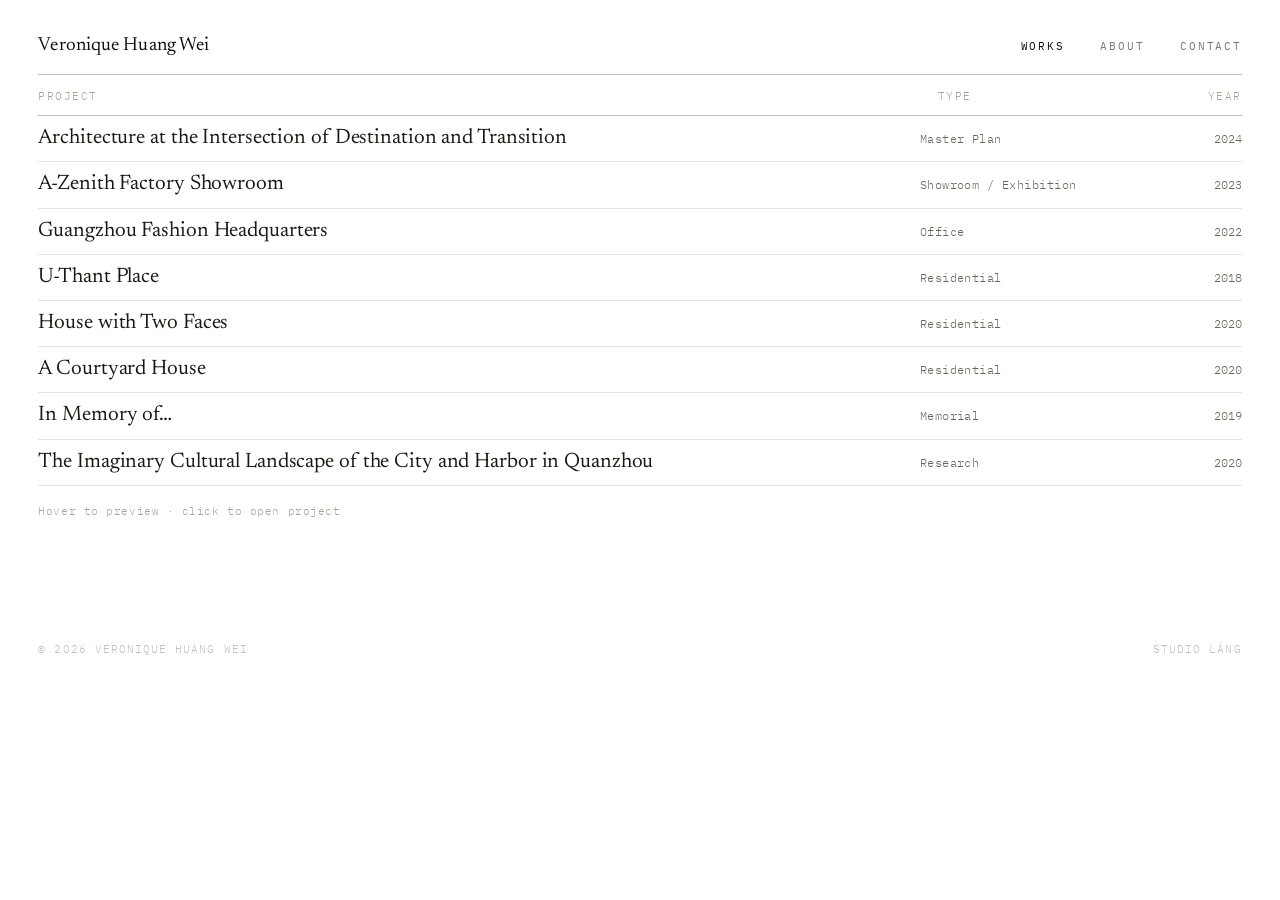
==== index.html @ b2d4f1a9 "Add files via upload" ====
<!DOCTYPE html>
<html lang="en">
<head>
<meta charset="UTF-8">
<meta name="viewport" content="width=device-width, initial-scale=1.0">
<title>Veronique Huang Wei</title>
<link rel="preconnect" href="https://fonts.googleapis.com">
<link rel="preconnect" href="https://fonts.gstatic.com" crossorigin>
<link href="https://fonts.googleapis.com/css2?family=DM+Sans:wght@400;500&family=IBM+Plex+Mono:wght@400;500&family=Newsreader:ital,opsz,wght@0,6..72,300;0,6..72,400;0,6..72,500;1,6..72,300;1,6..72,400&display=swap" rel="stylesheet">
<link rel="stylesheet" href="style.css">
</head>
<body>

<header>
  <div class="header-inner">
    <a class="site-name" href="index.html">Veronique Huang Wei</a>
    <nav>
      <a id="nav-works" class="active" href="index.html">Works</a>
      <a id="nav-about" href="#about" onclick="showSection('about');return false;">About</a>
      <a id="nav-contact" href="#contact" onclick="showSection('contact');return false;">Contact</a>
    </nav>
  </div>
  <div class="rule"></div>
</header>

<!-- ═══ WORKS ═══ -->
<div id="sec-works" class="sec active" style="padding:0 0 96px;">
  <div class="works-wrap" id="works-wrap">

    <div style="display:grid; grid-template-columns:minmax(0,1fr) 14rem 5rem; align-items:center; padding:14px 0 12px; border-bottom:1px solid #C2BEBB; font-family:'IBM Plex Mono',monospace; font-size:10.5px; letter-spacing:.14em; text-transform:uppercase; color:#A8A294;">
      <span>Project</span>
      <span data-colhead="type">Type</span>
      <span data-colhead="year" style="text-align:right;">Year</span>
    </div>

    <a class="row" data-i="0" href="architecture-at-the-intersection/" data-row="1" style="display:grid; grid-template-columns:minmax(0,1fr) 14rem 5rem; align-items:center; column-gap:18px; padding:10px 0; border-bottom:1px solid #E6E3DB; text-decoration:none; color:#1A1813;">
      <span style="font-family:Newsreader,serif; font-weight:400; font-size:clamp(15px,1.7vw,21px); line-height:1.2; letter-spacing:-.005em;">Architecture at the Intersection of Destination and Transition</span>
      <span data-col="type" style="font-family:'IBM Plex Mono',monospace; font-size:12px; letter-spacing:.04em; color:#6A655A;">Master Plan</span>
      <span data-col="year" style="font-family:'IBM Plex Mono',monospace; font-size:12px; color:#6A655A; text-align:right;">2024</span>
    </a>
    <a class="row" data-i="1" href="a-zenith-factory-showroom/" data-row="1" style="display:grid; grid-template-columns:minmax(0,1fr) 14rem 5rem; align-items:center; column-gap:18px; padding:10px 0; border-bottom:1px solid #E6E3DB; text-decoration:none; color:#1A1813;">
      <span style="font-family:Newsreader,serif; font-weight:400; font-size:clamp(15px,1.7vw,21px); line-height:1.2; letter-spacing:-.005em;">A-Zenith Factory Showroom</span>
      <span data-col="type" style="font-family:'IBM Plex Mono',monospace; font-size:12px; letter-spacing:.04em; color:#6A655A;">Showroom / Exhibition</span>
      <span data-col="year" style="font-family:'IBM Plex Mono',monospace; font-size:12px; color:#6A655A; text-align:right;">2023</span>
    </a>
    <a class="row" data-i="2" href="guangzhou-fashion-headquarters/" data-row="1" style="display:grid; grid-template-columns:minmax(0,1fr) 14rem 5rem; align-items:center; column-gap:18px; padding:10px 0; border-bottom:1px solid #E6E3DB; text-decoration:none; color:#1A1813;">
      <span style="font-family:Newsreader,serif; font-weight:400; font-size:clamp(15px,1.7vw,21px); line-height:1.2; letter-spacing:-.005em;">Guangzhou Fashion Headquarters</span>
      <span data-col="type" style="font-family:'IBM Plex Mono',monospace; font-size:12px; letter-spacing:.04em; color:#6A655A;">Office</span>
      <span data-col="year" style="font-family:'IBM Plex Mono',monospace; font-size:12px; color:#6A655A; text-align:right;">2022</span>
    </a>
    <a class="row" data-i="3" href="u-thant-place/" data-row="1" style="display:grid; grid-template-columns:minmax(0,1fr) 14rem 5rem; align-items:center; column-gap:18px; padding:10px 0; border-bottom:1px solid #E6E3DB; text-decoration:none; color:#1A1813;">
      <span style="font-family:Newsreader,serif; font-weight:400; font-size:clamp(15px,1.7vw,21px); line-height:1.2; letter-spacing:-.005em;">U-Thant Place</span>
      <span data-col="type" style="font-family:'IBM Plex Mono',monospace; font-size:12px; letter-spacing:.04em; color:#6A655A;">Residential</span>
      <span data-col="year" style="font-family:'IBM Plex Mono',monospace; font-size:12px; color:#6A655A; text-align:right;">2018</span>
    </a>
    <a class="row" data-i="4" href="house-with-two-faces/" data-row="1" style="display:grid; grid-template-columns:minmax(0,1fr) 14rem 5rem; align-items:center; column-gap:18px; padding:10px 0; border-bottom:1px solid #E6E3DB; text-decoration:none; color:#1A1813;">
      <span style="font-family:Newsreader,serif; font-weight:400; font-size:clamp(15px,1.7vw,21px); line-height:1.2; letter-spacing:-.005em;">House with Two Faces</span>
      <span data-col="type" style="font-family:'IBM Plex Mono',monospace; font-size:12px; letter-spacing:.04em; color:#6A655A;">Residential</span>
      <span data-col="year" style="font-family:'IBM Plex Mono',monospace; font-size:12px; color:#6A655A; text-align:right;">2020</span>
    </a>
    <a class="row" data-i="5" href="a-courtyard-house/" data-row="1" style="display:grid; grid-template-columns:minmax(0,1fr) 14rem 5rem; align-items:center; column-gap:18px; padding:10px 0; border-bottom:1px solid #E6E3DB; text-decoration:none; color:#1A1813;">
      <span style="font-family:Newsreader,serif; font-weight:400; font-size:clamp(15px,1.7vw,21px); line-height:1.2; letter-spacing:-.005em;">A Courtyard House</span>
      <span data-col="type" style="font-family:'IBM Plex Mono',monospace; font-size:12px; letter-spacing:.04em; color:#6A655A;">Residential</span>
      <span data-col="year" style="font-family:'IBM Plex Mono',monospace; font-size:12px; color:#6A655A; text-align:right;">2020</span>
    </a>
    <a class="row" data-i="6" href="in-memory-of/" data-row="1" style="display:grid; grid-template-columns:minmax(0,1fr) 14rem 5rem; align-items:center; column-gap:18px; padding:10px 0; border-bottom:1px solid #E6E3DB; text-decoration:none; color:#1A1813;">
      <span style="font-family:Newsreader,serif; font-weight:400; font-size:clamp(15px,1.7vw,21px); line-height:1.2; letter-spacing:-.005em;">In Memory of…</span>
      <span data-col="type" style="font-family:'IBM Plex Mono',monospace; font-size:12px; letter-spacing:.04em; color:#6A655A;">Memorial</span>
      <span data-col="year" style="font-family:'IBM Plex Mono',monospace; font-size:12px; color:#6A655A; text-align:right;">2019</span>
    </a>
    <a class="row" data-i="7" href="quanzhou/" data-row="1" style="display:grid; grid-template-columns:minmax(0,1fr) 14rem 5rem; align-items:center; column-gap:18px; padding:10px 0; border-bottom:1px solid #E6E3DB; text-decoration:none; color:#1A1813;">
      <span style="font-family:Newsreader,serif; font-weight:400; font-size:clamp(15px,1.7vw,21px); line-height:1.2; letter-spacing:-.005em;">The Imaginary Cultural Landscape of the City and Harbor in Quanzhou</span>
      <span data-col="type" style="font-family:'IBM Plex Mono',monospace; font-size:12px; letter-spacing:.04em; color:#6A655A;">Research</span>
      <span data-col="year" style="font-family:'IBM Plex Mono',monospace; font-size:12px; color:#6A655A; text-align:right;">2020</span>
    </a>

    <p style="font-family:'IBM Plex Mono',monospace; font-size:11px; letter-spacing:.05em; color:#A8A294; margin-top:18px;">Hover to preview · click to open project</p>
  </div>

  <div id="hover-card">
    <div id="hover-img"></div>
    <div class="hover-cap" id="hover-cap"></div>
  </div>
</div>

<!-- ═══ ABOUT ═══ -->
<div id="sec-about" class="sec" style="display:none; padding:64px 0 96px;">
  <div data-home-about="1" style="display:grid; grid-template-columns:380px 1fr; gap:64px; max-width:1240px;">
    <div>
      <div style="background:#9C4A2E; padding:16px 16px 26px;">
        <div style="width:100%; aspect-ratio:3/4; overflow:hidden; background:#2a2420;">
          <img src="images/about.jpg" alt="Veronique Huang Wei" style="width:100%; height:100%; object-fit:cover; object-position:center 18%; display:block;" onerror="this.style.opacity=0">
        </div>
      </div>
      <p style="font-family:'IBM Plex Mono',monospace; font-size:10.5px; letter-spacing:.12em; text-transform:uppercase; color:#A8A294; margin:14px 0 0;">Veronique Huang Wei</p>
    </div>

    <div>
      <p style="font-family:'IBM Plex Mono',monospace; font-size:11px; letter-spacing:.16em; text-transform:uppercase; color:#8C8678; margin:0 0 26px;">About</p>
      <p style="font-family:Newsreader,serif; font-weight:300; font-size:clamp(20px,2.1vw,26px); line-height:1.45; margin:0 0 22px; text-wrap:pretty;">Architect — among other things. Working between the tectonic and the poetic — equally at home resolving a façade joint and reading a city. Currently practising independently through Studio LÁNG.</p>
      <div style="display:flex; gap:40px; flex-wrap:wrap; font-family:'IBM Plex Mono',monospace; font-size:12px; line-height:1.7; color:#3A372F; margin:0 0 50px;">
        <div>
          <div style="color:#A8A294; font-size:10.5px; letter-spacing:.1em; text-transform:uppercase; margin-bottom:6px;">Education</div>
          MA Architecture &amp; Historic Urban Environment<br><span style="color:#8C8678;">The Bartlett, UCL</span><br><br>
          Bachelor of Architecture<br><span style="color:#8C8678;">Universiti Teknologi Malaysia</span>
        </div>
        <div>
          <div style="color:#A8A294; font-size:10.5px; letter-spacing:.1em; text-transform:uppercase; margin-bottom:6px;">Practices</div>
          Atelier Jean Nouvel<br>WOHA<br>RT+Q Architects<br>Studio LÁNG <span style="color:#8C8678;">(current)</span>
        </div>
      </div>

      <div data-home-specs="1" style="display:grid; grid-template-columns:1.4fr 1fr 1fr; gap:36px;">
        <div>
          <h3 style="font-family:'IBM Plex Mono',monospace; font-size:10.5px; letter-spacing:.14em; text-transform:uppercase; color:#1A1813; margin:0 0 14px; padding-bottom:10px; border-bottom:1px solid #1A1813;">Speciality</h3>
          <ul style="list-style:none; margin:0; padding:0; font-family:'IBM Plex Mono',monospace; font-size:13px; line-height:1.9; color:#3A372F;">
            <li>Concept design stack</li>
            <li>Spatial planning &amp; feasibility</li>
            <li>Adaptive reuse &amp; heritage</li>
            <li>Façade &amp; complex geometry</li>
            <li>Construction detail</li>
          </ul>
        </div>
        <div>
          <h3 style="font-family:'IBM Plex Mono',monospace; font-size:10.5px; letter-spacing:.14em; text-transform:uppercase; color:#1A1813; margin:0 0 14px; padding-bottom:10px; border-bottom:1px solid #1A1813;">A fan of</h3>
          <ul style="list-style:none; margin:0; padding:0; font-family:'IBM Plex Mono',monospace; font-size:13px; line-height:1.9; color:#3A372F;">
            <li>Carlo Scarpa</li><li>Pier Luigi Nervi</li><li>I. M. Pei</li><li>Renzo Piano</li><li>Jean Nouvel</li>
          </ul>
        </div>
        <div>
          <h3 style="font-family:'IBM Plex Mono',monospace; font-size:10.5px; letter-spacing:.14em; text-transform:uppercase; color:#1A1813; margin:0 0 14px; padding-bottom:10px; border-bottom:1px solid #1A1813;">Tools</h3>
          <ul style="list-style:none; margin:0; padding:0; font-family:'IBM Plex Mono',monospace; font-size:13px; line-height:1.9; color:#3A372F;">
            <li>Rhino</li><li>SketchUp</li><li>Revit</li><li>AutoCAD</li><li>Adobe CC</li><li>Claude</li><li>Gemini</li>
          </ul>
        </div>
      </div>
    </div>
  </div>
</div>

<!-- ═══ CONTACT ═══ -->
<div id="sec-contact" class="sec" style="display:none; padding:64px 0 96px;">
  <div data-home-contact="1" style="width:380px; max-width:100%; background:#9C4A2E; color:#F2EFE9; padding:32px 30px 34px;">
    <p style="font-family:'IBM Plex Mono',monospace; font-size:11px; letter-spacing:.16em; text-transform:uppercase; color:rgba(242,239,233,.72); margin:0 0 6px;">Contact</p>
    <p style="font-family:Newsreader,serif; font-style:italic; font-weight:300; font-size:17px; color:rgba(242,239,233,.85); margin:0 0 26px;">Drop a note — I'll get back to you.</p>

    <form id="contact-form" action="https://formspree.io/f/mwvyqyyd" method="POST" style="display:flex; flex-direction:column; gap:0;">
      <input type="text" name="name" required autocomplete="off" placeholder="Name" style="background:transparent; border:none; border-bottom:1px solid rgba(242,239,233,.4); color:#F2EFE9; font-family:'IBM Plex Mono',monospace; font-size:14px; padding:13px 0; outline:none;">
      <input type="email" name="email" required autocomplete="off" placeholder="Email" style="background:transparent; border:none; border-bottom:1px solid rgba(242,239,233,.4); color:#F2EFE9; font-family:'IBM Plex Mono',monospace; font-size:14px; padding:13px 0; outline:none;">
      <textarea name="message" rows="3" required placeholder="Message" style="background:transparent; border:none; border-bottom:1px solid rgba(242,239,233,.4); color:#F2EFE9; font-family:'IBM Plex Mono',monospace; font-size:14px; padding:13px 0; outline:none; margin-bottom:26px; resize:vertical;"></textarea>
      <div style="display:flex; align-items:center; gap:18px;">
        <button type="submit" class="send-btn" style="background:#F2EFE9; color:#1A1813; border:none; font-family:'IBM Plex Mono',monospace; font-size:11px; letter-spacing:.16em; text-transform:uppercase; padding:14px 28px; cursor:pointer;">Send</button>
        <p class="form-success" id="form-success" style="display:none; font-family:'IBM Plex Mono',monospace; font-size:12px; color:#F2EFE9; letter-spacing:.04em; margin:0;">✓ Message sent.</p>
      </div>
    </form>
  </div>
</div>

<div class="proj-foot">
  <span>© 2026 Veronique Huang Wei</span>
  <span>Studio LÁNG</span>
</div>

<script>
/* ── Section switching (Works / About / Contact stay in-page) ── */
function showSection(id) {
  document.querySelectorAll('.sec').forEach(s => s.style.display = 'none');
  document.getElementById('sec-' + id).style.display = 'block';
  document.querySelectorAll('nav a').forEach(a => a.classList.remove('active'));
  document.getElementById('nav-' + id).classList.add('active');
  window.scrollTo(0, 0);
}

/* ── Hover card ── */
const projects = [
  { img:'images/kharkiv/hover.jpg',   bg:'#cccac8', cap:'Kharkiv — Competition 2024' },
  { img:'images/azenith/hover.jpg',   bg:'#d0cec8', cap:'A-Zenith — China 2023' },
  { img:'images/guangzhou/hover.jpg', bg:'#d5cec8', cap:'Guangzhou — 2021–2022' },
  { img:'images/uthant/hover.jpg',    bg:'#c7cfcc', cap:'Kuala Lumpur — 2018' },
  { img:'images/housefaces/hover.jpg',bg:'#cbc9d3', cap:'Singapore — 2020' },
  { img:'images/courtyard/hover.jpg', bg:'#d0ccc8', cap:'Singapore — 2020' },
  { img:'images/inmemory/hover.jpg',  bg:'#d2cbc9', cap:'Singapore — 2019' },
  { img:'images/quanzhou/hover.jpg',  bg:'#c8cac8', cap:'Quanzhou — Research 2020' },
];

const wrap   = document.getElementById('works-wrap');
const card   = document.getElementById('hover-card');
const imgBox = document.getElementById('hover-img');
const capEl  = document.getElementById('hover-cap');

document.querySelectorAll('.row').forEach(row => {
  const p = projects[parseInt(row.dataset.i)];
  row.addEventListener('mouseenter', () => {
    imgBox.style.background = p.bg;
    imgBox.innerHTML = `<img src="${p.img}" alt="" onerror="this.style.display='none'">`;
    capEl.textContent = p.cap;
    card.style.display = 'block';
    wrap.classList.add('hovering');
  });
  row.addEventListener('mouseleave', () => {
    card.style.display = 'none';
    wrap.classList.remove('hovering');
  });
  row.addEventListener('mousemove', e => {
    let x = e.clientX + 26;
    let y = e.clientY - 90;
    if (x + 228 > window.innerWidth - 12) x = e.clientX - 254;
    if (y < 70) y = 70;
    card.style.left = x + 'px';
    card.style.top  = y + 'px';
  });
});

/* ── Contact form ── */
const form = document.getElementById('contact-form');
form.addEventListener('submit', async e => {
  e.preventDefault();
  const btn = form.querySelector('.send-btn');
  btn.textContent = '...';
  btn.disabled = true;
  try {
    const res = await fetch(form.action, {
      method:'POST',
      body: new FormData(form),
      headers:{'Accept':'application/json'}
    });
    if (res.ok) {
      form.reset();
      form.style.display = 'none';
      document.getElementById('form-success').style.display = 'block';
    } else { btn.textContent = 'Send'; btn.disabled = false; }
  } catch(_) { btn.textContent = 'Send'; btn.disabled = false; }
});

/* ── Handle hash on load (e.g. index.html#about) ── */
const hash = window.location.hash.replace('#','');
if (hash === 'about' || hash === 'contact') showSection(hash);
</script>
</body>
</html>
---- style.css ----
*,*::before,*::after{box-sizing:border-box;margin:0;padding:0}
:root{
  --serif:'Newsreader',Georgia,serif;
  --sans:'DM Sans',-apple-system,Helvetica,Arial,sans-serif;
  --body:'Spectral',Georgia,serif;
  --mono:'IBM Plex Mono',ui-monospace,SFMono-Regular,Menlo,monospace;
  --black:#0f0f0e;
  --mid:#7a7772;
  --faint:#c2bebb;
  --bg:#ffffff;
  --rule:2.5px;
}
html,body{background:var(--bg);color:var(--black)}
body{
  font-family:var(--sans);
  font-weight:300;
  max-width:1400px;
  margin:0 auto;
  padding:0 3%;
  min-height:100vh;
}

/* ── Header ── */
header{padding:2.25rem 0 0}
.header-inner{
  display:flex;
  justify-content:space-between;
  align-items:center;
  padding-bottom:1.2rem;
  width:100%;
}
.site-name{
  font-family:var(--serif);
  font-weight:400;
  font-size:19px;
  letter-spacing:0.005em;
  color:var(--black);
  text-decoration:none;
}
nav{display:flex;gap:2.25rem;align-items:center}
nav a{
  font-family:var(--mono);
  font-size:11px;
  letter-spacing:0.16em;
  text-transform:uppercase;
  text-decoration:none;
  color:var(--mid);
  transition:color 0.18s;
  font-weight:400;
}
nav a:hover{color:var(--black)}
nav a.active{color:var(--black)}
.rule{height:1px;background:var(--faint);width:100%}

/* ── Footer ── */
.footer{
  position:fixed;
  bottom:0;
  left:0;
  right:0;
  padding:1rem 3%;
  display:flex;
  justify-content:flex-end;
  pointer-events:none;
}
.footer-inner{
  font-size:10px;
  letter-spacing:0.14em;
  color:var(--faint);
  text-transform:uppercase;
}

/* ── Works list ── */
.col-heads{
  display:grid;
  grid-template-columns:1fr 158px 56px;
  padding:11px 0;
  border-bottom:0.5px solid var(--faint);
}
.col-h{
  font-size:10px;
  letter-spacing:0.2em;
  color:var(--faint);
  text-transform:uppercase;
}
.row{
  display:grid;
  grid-template-columns:1fr 158px 56px;
  padding:18px 0;
  border-bottom:0.5px solid #e4e0db;
  text-decoration:none;
  transition:opacity 0.22s;
}
.works-wrap.hovering .row:not(:hover){opacity:0.22}
.proj-name{
  font-size:15px;
  letter-spacing:0.03em;
  color:var(--black);
  font-family:var(--sans);
  font-weight:300;
}
.proj-type,.proj-year{
  font-size:12px;
  letter-spacing:0.07em;
  color:var(--mid);
  align-self:center;
  font-weight:300;
}
.proj-year{text-align:right}

/* ── Hover card ── */
#hover-card{
  position:fixed;
  display:none;
  pointer-events:none;
  z-index:200;
  width:228px;
}
#hover-img{
  width:228px;
  height:152px;
  overflow:hidden;
  background:#ddd8d2;
}
#hover-img img{width:100%;height:100%;object-fit:cover}
.hover-cap{
  font-size:9px;
  letter-spacing:0.1em;
  color:var(--mid);
  margin-top:7px;
  text-transform:uppercase;
  font-weight:400;
}

/* ── About ── */
.about-grid{
  display:grid;
  grid-template-columns:340px 1fr;
  gap:5rem;
  margin-top:2.75rem;
  align-items:start;
}
.about-photo-frame{
  background:#1b1814;
  padding:18px 18px 28px;
  display:inline-block;
  width:100%;
}
.about-photo{
  width:100%;
  aspect-ratio:3/4;
  overflow:hidden;
  background:#2a2420;
}
.about-photo img{
  width:100%;
  height:100%;
  object-fit:cover;
  object-position:center 18%;
}
.bio{padding-top:0.5rem}
.bio p{
  font-size:14px;
  line-height:1.85;
  letter-spacing:0.02em;
  color:var(--black);
  margin-bottom:1rem;
  font-weight:300;
  font-family:var(--body);
  text-align:justify;
}
.bio .edu{
  color:var(--mid);
  font-size:12px;
  line-height:1.85;
  margin-bottom:0;
  font-style:italic;
}

/* ── Contact ── */
.contact-wrap{margin-top:2.75rem;max-width:340px}
.field{margin-bottom:2rem}
.field label{
  display:block;
  font-size:10px;
  letter-spacing:0.2em;
  text-transform:uppercase;
  color:var(--mid);
  margin-bottom:9px;
  font-weight:400;
}
.field input,.field textarea{
  width:100%;
  border:none;
  border-bottom:0.5px solid var(--faint);
  padding:6px 0 10px;
  font-size:14px;
  font-family:var(--sans);
  font-weight:300;
  letter-spacing:0.04em;
  background:transparent;
  color:var(--black);
  outline:none;
  resize:none;
  transition:border-color 0.2s;
  -webkit-appearance:none;
  border-radius:0;
}
.field input:focus,.field textarea:focus{border-bottom-color:var(--black)}
.send-btn{
  margin-top:1rem;
  font-size:11px;
  letter-spacing:0.2em;
  text-transform:uppercase;
  background:none;
  border:0.5px solid var(--faint);
  padding:12px 32px;
  cursor:pointer;
  font-family:var(--sans);
  font-weight:400;
  color:var(--black);
  transition:border-color 0.2s;
}
.send-btn:hover{border-color:var(--black)}
.form-success{
  display:none;
  font-size:11px;
  letter-spacing:0.1em;
  color:var(--mid);
  margin-top:1.5rem;
  text-transform:uppercase;
}

/* ── Project page layout ── */
.proj-content{
  padding-bottom:2rem;
}
.proj-title-wrap{
  padding:2rem 0 1.5rem;
  margin-bottom:2.25rem;
  border-bottom:1px solid var(--faint);
  display:flex;
  align-items:center;
  justify-content:center;
}
.proj-title{
  font-family:var(--serif);
  font-weight:400;
  font-size:28px;
  letter-spacing:0.005em;
  color:var(--black);
  line-height:1.2;
  white-space:normal;
  text-align:center;
  width:100%;
}
.proj-close-btn{
  position:fixed;
  top:1.5rem;
  right:2rem;
  font-size:22px;
  font-weight:200;
  color:var(--mid);
  text-decoration:none;
  font-family:var(--sans);
  transition:color 0.18s;
  z-index:150;
}
.proj-close-btn:hover{color:var(--black)}

/* ── Two-column image layout ── */
.proj-columns{
  display:grid;
  grid-template-columns:1fr 1fr;
  gap:1.25rem;
  margin-bottom:3rem;
  align-items:start;
}
.proj-col{position:relative}
.col-img-wrap{
  width:100%;
  background:#ffffff;
  overflow:hidden;
  position:relative;
}
.col-img-wrap img{
  width:100%;
  height:auto;
  display:block;
  transition:opacity 0.3s ease;
}

/* Template A — built projects (default) */
.proj-col .col-img-wrap{outline:1px solid #e4e0db;}
.proj-col .col-img-wrap img{object-fit:contain;width:100%;height:auto;}

/* Template B — unbuilt/rendered projects */
.proj-columns.template-b .col-img-wrap{aspect-ratio:13/10;}
.proj-columns.template-b .col-img-wrap img{width:100%;height:100%;object-fit:contain;}

/* Column nav arrows */
.col-label{
  font-family:var(--mono);
  font-size:10.5px;
  letter-spacing:0.14em;
  text-transform:uppercase;
  color:var(--black);
  margin-bottom:18px;
}
.proj-columns .proj-col:last-child .col-label{text-align:right;}
.col-nav{
  display:flex;
  justify-content:flex-end;
  align-items:center;
  gap:16px;
  margin-top:13px;
}
.col-counter{
  font-family:var(--mono);
  font-size:11px;
  letter-spacing:0.08em;
  color:var(--mid);
}
.col-arrows{display:flex;gap:6px;}
.col-arrow-btn{
  font-family:var(--mono);
  width:30px;
  height:26px;
  border:1px solid var(--faint);
  background:transparent;
  color:var(--mid);
  font-size:12px;
  line-height:1;
  cursor:pointer;
  transition:border-color 0.18s,color 0.18s;
}
.col-arrow-btn:hover{border-color:var(--black);color:var(--black);}

/* ── Info zone ── */
.proj-info{
  display:grid;
  grid-template-columns:minmax(0,1fr) 380px;
  gap:4rem;
  padding:3.5rem 0 4rem;
}
.proj-text p{
  font-size:16px;
  line-height:1.85;
  letter-spacing:0.01em;
  color:var(--black);
  font-weight:300;
  margin-bottom:1rem;
  font-family:var(--serif);
  text-align:justify;
  hyphens:auto;
  max-width:760px;
}
.proj-details{
  align-content:start;
}
.detail-row{
  display:flex;
  justify-content:space-between;
  align-items:baseline;
  gap:16px;
  padding:13px 0;
  border-top:1px solid var(--faint);
}
.detail-label{
  font-family:var(--mono);
  font-size:10px;
  letter-spacing:0.14em;
  text-transform:uppercase;
  color:var(--faint);
  flex:none;
  margin:0;
}
.detail-value{
  font-family:var(--mono);
  font-size:12px;
  letter-spacing:0.02em;
  color:#3a372f;
  font-weight:400;
  line-height:1.5;
  text-align:right;
}
.detail-value a{
  color:#3a372f;
  text-decoration:none;
  border-bottom:1px solid var(--faint);
  padding-bottom:1px;
  transition:color 0.18s,border-color 0.18s;
}
.detail-value a:hover{color:var(--black);border-color:var(--black)}

/* ── Prev/Next nav ── */
.proj-nav{
  display:grid;
  grid-template-columns:1fr 1fr;
  border-top:1px solid var(--faint);
}
.proj-nav a{text-decoration:none;}
.proj-nav-link{
  font-family:var(--mono);
  font-size:10.5px;
  letter-spacing:0.16em;
  text-transform:uppercase;
  color:var(--mid);
  transition:color 0.18s;
  font-weight:400;
}
.proj-nav-link:hover{color:var(--black)}
.proj-nav-title{
  font-size:18px;
  letter-spacing:0.005em;
  color:var(--black);
  margin-top:11px;
  font-family:var(--serif);
  font-style:normal;
  line-height:1.25;
}
.proj-nav-prev{text-align:left;padding:2.75rem 2.25rem 3rem 1.5rem;border-right:1px solid var(--faint);transition:background 0.22s;}
.proj-nav-next{text-align:right;padding:2.75rem 1.5rem 3rem 2.25rem;transition:background 0.22s;}
.proj-nav-prev:hover,.proj-nav-next:hover{background:#9C4A2E;}
.proj-nav-prev:hover .proj-nav-link,.proj-nav-next:hover .proj-nav-link{color:#F2EFE9;}
.proj-nav-prev:hover .proj-nav-title,.proj-nav-next:hover .proj-nav-title{color:#F2EFE9;}

/* ── Project footer (© / studio) ── */
.proj-foot{
  display:flex;
  justify-content:space-between;
  padding:1.75rem 0 3.5rem;
  font-family:var(--mono);
  font-size:10.5px;
  letter-spacing:0.1em;
  text-transform:uppercase;
  color:var(--faint);
}

/* ── Copyright ── */
.proj-copyright{
  padding:2rem 0 4rem;
  text-align:right;
  font-size:10px;
  letter-spacing:0.14em;
  color:var(--faint);
  text-transform:uppercase;
  border-top:0.5px solid var(--faint);
}

/* ── Single-column layout (Quanzhou) ── */
.proj-col-single{width:100%;margin-bottom:1.25rem;}
.proj-col-single .col-img-wrap{width:100%;outline:1px solid #e4e0db;}
.proj-col-single .col-img-wrap img{width:100%;height:auto;display:block;object-fit:contain;transition:opacity 0.3s ease;}

/* ── Flip book / PDF ── */
.flipbook-wrap{margin:3rem 0;border-top:0.5px solid var(--faint);padding-top:2.5rem;}

/* ── Lightbox ── */
#lightbox{display:none;position:fixed;inset:0;background:rgba(15,15,14,0.95);z-index:300;align-items:center;justify-content:center;}
#lightbox.open{display:flex}
#lightbox img{max-width:90vw;max-height:90vh;object-fit:contain;cursor:default;}
.lb-close{position:fixed;top:1.5rem;right:2rem;font-size:28px;color:#888;cursor:pointer;font-weight:200;font-family:var(--sans);transition:color 0.18s;z-index:301;}
.lb-close:hover{color:#fff}

/* ── Responsive ── */
@media(max-width:680px){
  .proj-columns{grid-template-columns:1fr}
  .proj-info{grid-template-columns:1fr;gap:2.5rem}
  .proj-title{font-size:20px;white-space:normal}
  .proj-nav-title{font-size:12px}
}
@media(max-width:580px){
  .about-grid{grid-template-columns:1fr;gap:2.25rem}
  nav{gap:0.75rem}
  nav a{font-size:10px;letter-spacing:0.12em;}
  .site-name{font-size:16px;letter-spacing:0.04em;}
  .col-h{font-size:9px;}
}

/* ── Homepage (works / about / contact) responsive ── */
@media(max-width:880px){
  [data-home-about]{grid-template-columns:1fr!important;gap:40px!important}
  [data-home-contact]{grid-template-columns:1fr!important;gap:48px!important}
  [data-home-specs]{grid-template-columns:1fr!important;gap:28px!important}
}
@media(max-width:680px){
  .row[data-row]{grid-template-columns:1fr!important;column-gap:0!important}
  [data-col="type"],[data-col="year"],[data-colhead="type"],[data-colhead="year"]{display:none!important}
}

/* ── Contact (red block) input placeholders ── */
#sec-contact input::placeholder,#sec-contact textarea::placeholder{color:rgba(242,239,233,.6)}
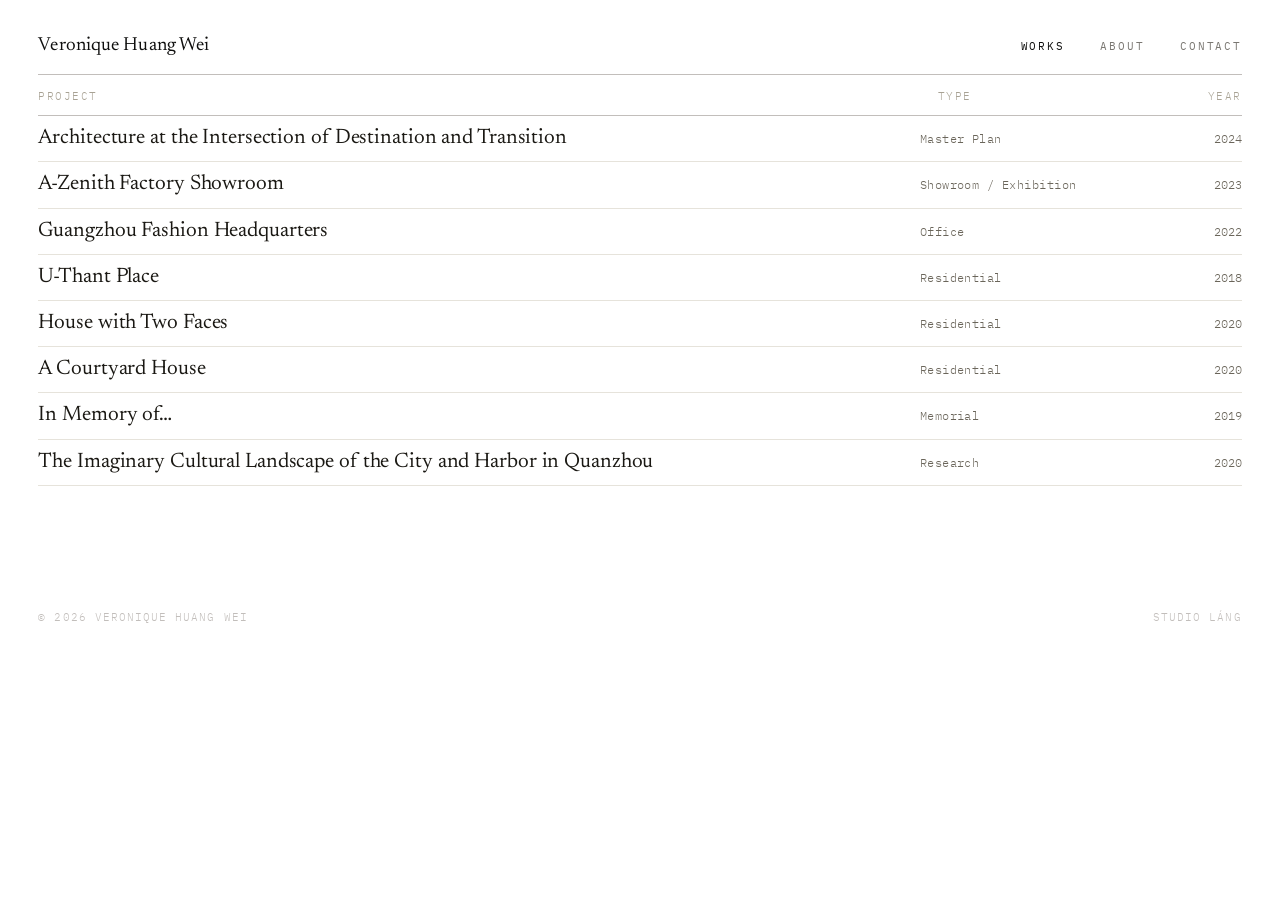
==== commit 3cc7fa84: "Update index.html" ====
--- a/index.html
+++ b/index.html
@@ -4,6 +4,7 @@
 <meta charset="UTF-8">
 <meta name="viewport" content="width=device-width, initial-scale=1.0">
 <title>Veronique Huang Wei</title>
+  <link rel="icon" href="/favicon.ico">
 <link rel="preconnect" href="https://fonts.googleapis.com">
 <link rel="preconnect" href="https://fonts.gstatic.com" crossorigin>
 <link href="https://fonts.googleapis.com/css2?family=DM+Sans:wght@400;500&family=IBM+Plex+Mono:wght@400;500&family=Newsreader:ital,opsz,wght@0,6..72,300;0,6..72,400;0,6..72,500;1,6..72,300;1,6..72,400&display=swap" rel="stylesheet">
@@ -74,7 +75,6 @@
       <span data-col="year" style="font-family:'IBM Plex Mono',monospace; font-size:12px; color:#6A655A; text-align:right;">2020</span>
     </a>
 
-    <p style="font-family:'IBM Plex Mono',monospace; font-size:11px; letter-spacing:.05em; color:#A8A294; margin-top:18px;">Hover to preview · click to open project</p>
   </div>
 
   <div id="hover-card">
@@ -97,7 +97,8 @@
 
     <div>
       <p style="font-family:'IBM Plex Mono',monospace; font-size:11px; letter-spacing:.16em; text-transform:uppercase; color:#8C8678; margin:0 0 26px;">About</p>
-      <p style="font-family:Newsreader,serif; font-weight:300; font-size:clamp(20px,2.1vw,26px); line-height:1.45; margin:0 0 22px; text-wrap:pretty;">Architect — among other things. Working between the tectonic and the poetic — equally at home resolving a façade joint and reading a city. Currently practising independently through Studio LÁNG.</p>
+      <p style="font-family:Newsreader,serif; font-weight:300; font-size:clamp(18px,1.9vw,24px); line-height:1.45; margin:0 0 10px; text-wrap:pretty;">Architect — among other things.</p>
+<p style="font-family:Newsreader,serif; font-weight:300; font-size:clamp(18px,1.9vw,24px); line-height:1.45; margin:0 0 22px; text-wrap:pretty;">Working between the tectonic and the poetic — equally at home resolving a façade joint and reading a city.</p>
       <div style="display:flex; gap:40px; flex-wrap:wrap; font-family:'IBM Plex Mono',monospace; font-size:12px; line-height:1.7; color:#3A372F; margin:0 0 50px;">
         <div>
           <div style="color:#A8A294; font-size:10.5px; letter-spacing:.1em; text-transform:uppercase; margin-bottom:6px;">Education</div>
@@ -117,8 +118,8 @@
             <li>Concept design stack</li>
             <li>Spatial planning &amp; feasibility</li>
             <li>Adaptive reuse &amp; heritage</li>
-            <li>Façade &amp; complex geometry</li>
-            <li>Construction detail</li>
+            <li>Façade engineering</li>
+            <li>Design driven construction detail</li>
           </ul>
         </div>
         <div>
--- a/style.css
+++ b/style.css
@@ -294,9 +294,12 @@
 .proj-col .col-img-wrap{outline:1px solid #e4e0db;}
 .proj-col .col-img-wrap img{object-fit:contain;width:100%;height:auto;}
 
-/* Template B — unbuilt/rendered projects */
-.proj-columns.template-b .col-img-wrap{aspect-ratio:13/10;}
-.proj-columns.template-b .col-img-wrap img{width:100%;height:100%;object-fit:contain;}
+/* Template B — unbuilt/rendered projects (stacked rows) */
+.proj-columns.template-b{grid-template-columns:1fr;}
+.proj-columns.template-b .proj-col{width:66.666%;margin:0 auto;}
+.proj-columns.template-b .col-img-wrap{width:100%;}
+.proj-columns.template-b .col-img-wrap img{width:100%;height:auto;object-fit:contain;}
+.proj-columns.template-b .proj-col:last-child .col-label{text-align:left;}
 
 /* Column nav arrows */
 .col-label{
